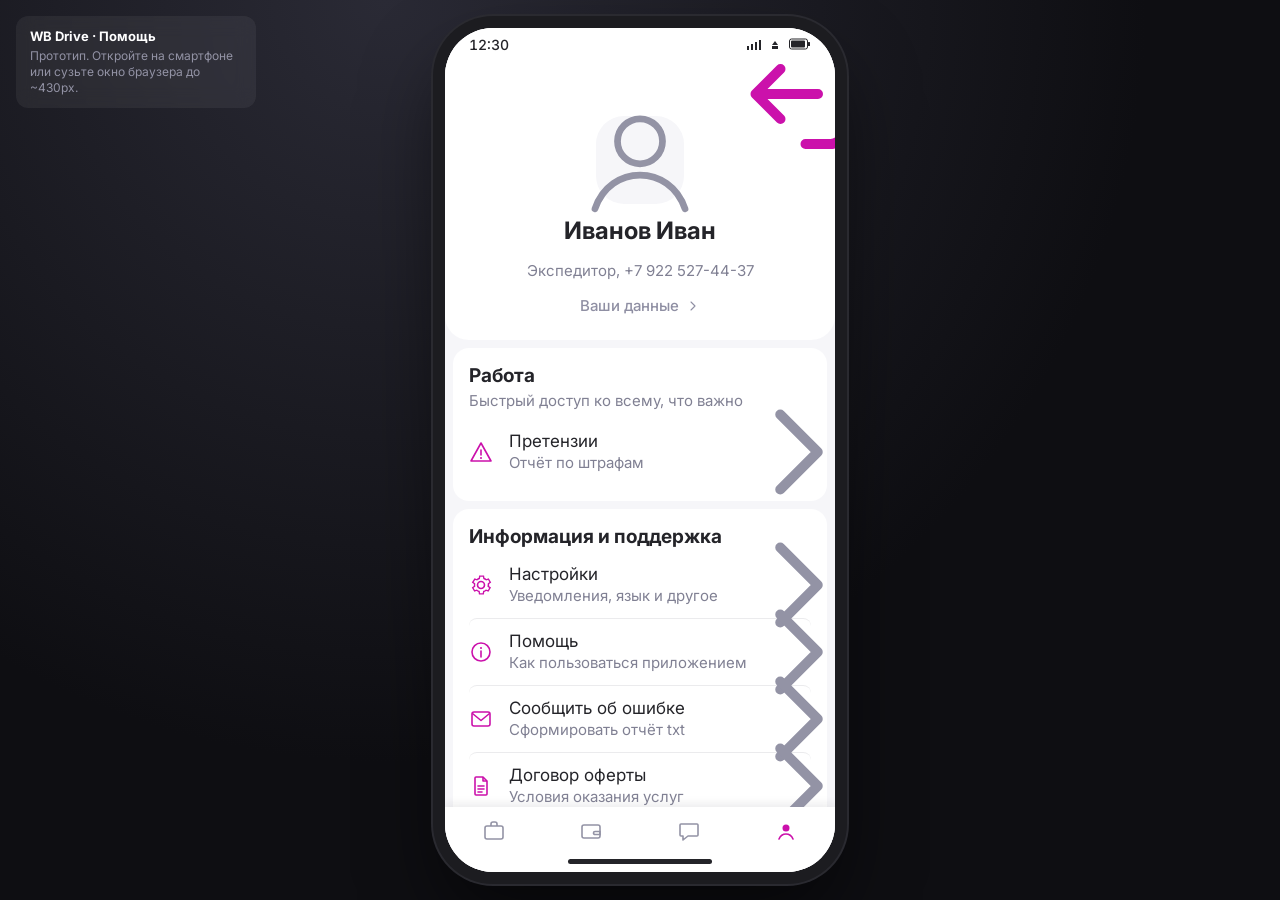
==== index.html @ 04d2c21e "feat: WB Drive Help section prototype Кликабельный HTML-прототип раздела Помощь для мобильного прило" ====
<!DOCTYPE html>
<html lang="ru">
<head>
    <meta charset="UTF-8" />
    <meta name="viewport" content="width=device-width, initial-scale=1.0, maximum-scale=1.0, user-scalable=no, viewport-fit=cover" />
    <meta name="theme-color" content="#f6f6f9" />
    <title>WB Drive — Помощь (прототип)</title>

    <link rel="preconnect" href="https://fonts.googleapis.com" />
    <link rel="preconnect" href="https://fonts.gstatic.com" crossorigin />
    <link href="https://fonts.googleapis.com/css2?family=Inter:wght@400;500;600;700&family=Roboto:wght@400&display=swap" rel="stylesheet" />

    <link rel="stylesheet" href="styles.css" />
</head>
<body>
    <!-- Подсказка для десктопа -->
    <aside class="desk-hint" aria-hidden="true">
        <div class="desk-hint__inner">
            <strong>WB Drive · Помощь</strong>
            <span>Прототип. Откройте на смартфоне или сузьте окно браузера до ~430px.</span>
        </div>
    </aside>

    <!-- Мобильный фрейм (видим на десктопе как макет, на мобилке — на весь экран) -->
    <div class="phone" id="phone">
        <div class="phone__screen" id="screen">
            <!-- Контент рендерится JS -->
        </div>
    </div>

    <!-- SVG sprite со всеми иконками -->
    <svg width="0" height="0" style="position:absolute" aria-hidden="true">
        <defs>
            <symbol id="i-chevron-right" viewBox="0 0 24 24">
                <path d="M9 6l6 6-6 6" fill="none" stroke="currentColor" stroke-width="1.6" stroke-linecap="round" stroke-linejoin="round"/>
            </symbol>
            <symbol id="i-chevron-left" viewBox="0 0 24 24">
                <path d="M15 6l-6 6 6 6" fill="none" stroke="currentColor" stroke-width="1.8" stroke-linecap="round" stroke-linejoin="round"/>
            </symbol>
            <symbol id="i-search" viewBox="0 0 24 24">
                <circle cx="11" cy="11" r="6.5" fill="none" stroke="currentColor" stroke-width="1.6"/>
                <path d="M16 16l4.5 4.5" fill="none" stroke="currentColor" stroke-width="1.6" stroke-linecap="round"/>
            </symbol>
            <symbol id="i-close" viewBox="0 0 24 24">
                <path d="M6 6l12 12M18 6L6 18" fill="none" stroke="currentColor" stroke-width="1.6" stroke-linecap="round"/>
            </symbol>
            <symbol id="i-info" viewBox="0 0 24 24">
                <circle cx="12" cy="12" r="9" fill="none" stroke="currentColor" stroke-width="1.6"/>
                <circle cx="12" cy="8" r="1" fill="currentColor"/>
                <path d="M12 11v6" fill="none" stroke="currentColor" stroke-width="1.6" stroke-linecap="round"/>
            </symbol>
            <symbol id="i-settings" viewBox="0 0 24 24">
                <path d="M12 8.5a3.5 3.5 0 100 7 3.5 3.5 0 000-7z" fill="none" stroke="currentColor" stroke-width="1.6"/>
                <path d="M19.5 12a7.5 7.5 0 00-.1-1.3l1.9-1.4-1.9-3.3-2.2.8a7.5 7.5 0 00-2.3-1.3l-.4-2.4h-3.8l-.4 2.4a7.5 7.5 0 00-2.3 1.3l-2.2-.8L3.7 9.3 5.6 10.7a7.5 7.5 0 00 0 2.6L3.7 14.7l1.9 3.3 2.2-.8a7.5 7.5 0 002.3 1.3l.4 2.4h3.8l.4-2.4a7.5 7.5 0 002.3-1.3l2.2.8 1.9-3.3-1.9-1.4c0-.4.1-.8.1-1.3z" fill="none" stroke="currentColor" stroke-width="1.4"/>
            </symbol>
            <symbol id="i-mail" viewBox="0 0 24 24">
                <rect x="3" y="5" width="18" height="14" rx="2" fill="none" stroke="currentColor" stroke-width="1.6"/>
                <path d="M3.5 6.5l8.5 7 8.5-7" fill="none" stroke="currentColor" stroke-width="1.6" stroke-linejoin="round"/>
            </symbol>
            <symbol id="i-file" viewBox="0 0 24 24">
                <path d="M7 3h7l4 4v13a1 1 0 01-1 1H7a1 1 0 01-1-1V4a1 1 0 011-1z" fill="none" stroke="currentColor" stroke-width="1.6" stroke-linejoin="round"/>
                <path d="M14 3v4h4" fill="none" stroke="currentColor" stroke-width="1.6" stroke-linejoin="round"/>
                <path d="M9 12h6M9 15h6M9 18h4" stroke="currentColor" stroke-width="1.6" stroke-linecap="round"/>
            </symbol>
            <symbol id="i-lock" viewBox="0 0 24 24">
                <rect x="5" y="11" width="14" height="10" rx="2" fill="none" stroke="currentColor" stroke-width="1.6"/>
                <path d="M8 11V8a4 4 0 018 0v3" fill="none" stroke="currentColor" stroke-width="1.6" stroke-linecap="round"/>
            </symbol>
            <symbol id="i-error" viewBox="0 0 24 24">
                <path d="M12 3l10 18H2L12 3z" fill="none" stroke="currentColor" stroke-width="1.6" stroke-linejoin="round"/>
                <path d="M12 10v5" stroke="currentColor" stroke-width="1.6" stroke-linecap="round"/>
                <circle cx="12" cy="18" r="1" fill="currentColor"/>
            </symbol>
            <symbol id="i-user" viewBox="0 0 40 40">
                <circle cx="20" cy="15" r="6" fill="none" stroke="currentColor" stroke-width="1.8"/>
                <path d="M8 33c2-6 7-9 12-9s10 3 12 9" fill="none" stroke="currentColor" stroke-width="1.8" stroke-linecap="round"/>
            </symbol>
            <symbol id="i-share" viewBox="0 0 24 24">
                <circle cx="6" cy="12" r="2.5" fill="none" stroke="currentColor" stroke-width="1.6"/>
                <circle cx="18" cy="6" r="2.5" fill="none" stroke="currentColor" stroke-width="1.6"/>
                <circle cx="18" cy="18" r="2.5" fill="none" stroke="currentColor" stroke-width="1.6"/>
                <path d="M8 11l8-4M8 13l8 4" stroke="currentColor" stroke-width="1.6"/>
            </symbol>
            <symbol id="i-logout" viewBox="0 0 24 24">
                <path d="M14 4h4a2 2 0 012 2v12a2 2 0 01-2 2h-4" fill="none" stroke="currentColor" stroke-width="1.6" stroke-linecap="round"/>
                <path d="M10 8l-4 4 4 4M6 12h10" fill="none" stroke="currentColor" stroke-width="1.6" stroke-linecap="round" stroke-linejoin="round"/>
            </symbol>
            <symbol id="i-briefcase" viewBox="0 0 24 24">
                <rect x="3" y="7" width="18" height="13" rx="2" fill="none" stroke="currentColor" stroke-width="1.6"/>
                <path d="M9 7V5a2 2 0 012-2h2a2 2 0 012 2v2" fill="none" stroke="currentColor" stroke-width="1.6"/>
            </symbol>
            <symbol id="i-wallet" viewBox="0 0 24 24">
                <rect x="3" y="6" width="18" height="13" rx="2" fill="none" stroke="currentColor" stroke-width="1.6"/>
                <path d="M16 12.5a1.5 1.5 0 100 3h5v-3z" fill="none" stroke="currentColor" stroke-width="1.6"/>
            </symbol>
            <symbol id="i-chat" viewBox="0 0 24 24">
                <path d="M4 5h16a1 1 0 011 1v10a1 1 0 01-1 1h-9l-5 4v-4H4a1 1 0 01-1-1V6a1 1 0 011-1z" fill="none" stroke="currentColor" stroke-width="1.6" stroke-linejoin="round"/>
            </symbol>
            <symbol id="i-profile-tab" viewBox="0 0 24 24">
                <circle cx="12" cy="9" r="3.5" fill="currentColor"/>
                <path d="M5 20c1.5-3.5 4.5-5 7-5s5.5 1.5 7 5" stroke="currentColor" stroke-width="1.6" stroke-linecap="round" fill="none"/>
            </symbol>

            <!-- Иконки категорий -->
            <symbol id="cat-route" viewBox="0 0 24 24">
                <path d="M6 4a3 3 0 100 6 3 3 0 000-6zm0 0v8M6 12c0 4 12 4 12 8" fill="none" stroke="currentColor" stroke-width="1.6" stroke-linecap="round"/>
                <path d="M18 14a3 3 0 100 6 3 3 0 000-6z" fill="none" stroke="currentColor" stroke-width="1.6"/>
            </symbol>
            <symbol id="cat-payment" viewBox="0 0 24 24">
                <rect x="3" y="6" width="18" height="13" rx="2" fill="none" stroke="currentColor" stroke-width="1.6"/>
                <path d="M3 10h18" stroke="currentColor" stroke-width="1.6"/>
                <path d="M7 15h4" stroke="currentColor" stroke-width="1.6" stroke-linecap="round"/>
            </symbol>
            <symbol id="cat-document" viewBox="0 0 24 24">
                <path d="M7 3h7l4 4v13a1 1 0 01-1 1H7a1 1 0 01-1-1V4a1 1 0 011-1z" fill="none" stroke="currentColor" stroke-width="1.6" stroke-linejoin="round"/>
                <path d="M14 3v4h4M9 12h6M9 15h6" stroke="currentColor" stroke-width="1.6" stroke-linecap="round"/>
            </symbol>
            <symbol id="cat-return" viewBox="0 0 24 24">
                <path d="M3 12a9 9 0 1 0 3-6.7" fill="none" stroke="currentColor" stroke-width="1.6" stroke-linecap="round"/>
                <path d="M3 4v5h5" fill="none" stroke="currentColor" stroke-width="1.6" stroke-linecap="round" stroke-linejoin="round"/>
            </symbol>
            <symbol id="cat-account" viewBox="0 0 24 24">
                <circle cx="12" cy="9" r="4" fill="none" stroke="currentColor" stroke-width="1.6"/>
                <path d="M5 20c1.6-4 4.6-5.5 7-5.5s5.4 1.5 7 5.5" stroke="currentColor" stroke-width="1.6" stroke-linecap="round" fill="none"/>
            </symbol>
            <symbol id="cat-support" viewBox="0 0 24 24">
                <path d="M4 12a8 8 0 0116 0v3a3 3 0 01-3 3h-1v-7h4" fill="none" stroke="currentColor" stroke-width="1.6" stroke-linecap="round" stroke-linejoin="round"/>
                <path d="M4 15v-3h4v7H7a3 3 0 01-3-3z" fill="none" stroke="currentColor" stroke-width="1.6" stroke-linejoin="round"/>
            </symbol>

            <!-- Иконка для featured-карточки -->
            <symbol id="i-rocket" viewBox="0 0 24 24">
                <path d="M14 4c4 0 6 2 6 6 0 6-7 11-7 11s-3-1.5-5-3.5S4.5 11 4.5 11s5-7 9.5-7z" fill="none" stroke="currentColor" stroke-width="1.6" stroke-linejoin="round"/>
                <circle cx="14.5" cy="9.5" r="1.7" fill="none" stroke="currentColor" stroke-width="1.6"/>
                <path d="M8 16c-1.5.5-2.5 2-3 4 2-.5 3.5-1.5 4-3" fill="none" stroke="currentColor" stroke-width="1.6" stroke-linejoin="round"/>
            </symbol>

            <symbol id="i-fire" viewBox="0 0 24 24">
                <path d="M12 3s5 4 5 9a5 5 0 11-10 0c0-2 1-3 1-3s1 2 3 2c0-3-1-4 1-8z" fill="none" stroke="currentColor" stroke-width="1.6" stroke-linejoin="round"/>
            </symbol>

            <symbol id="i-headset" viewBox="0 0 24 24">
                <path d="M4 13a8 8 0 0116 0" fill="none" stroke="currentColor" stroke-width="1.6" stroke-linecap="round"/>
                <rect x="3" y="13" width="4" height="7" rx="1" fill="none" stroke="currentColor" stroke-width="1.6"/>
                <rect x="17" y="13" width="4" height="7" rx="1" fill="none" stroke="currentColor" stroke-width="1.6"/>
                <path d="M21 19v1a3 3 0 01-3 3h-3" fill="none" stroke="currentColor" stroke-width="1.6" stroke-linecap="round"/>
            </symbol>
        </defs>
    </svg>

    <script src="data.js"></script>
    <script src="app.js"></script>
</body>
</html>
---- styles.css ----
/* ============================================================
   WB Drive · Help (prototype)
   Дизайн-токены взяты 1:1 из Figma:
     - --mo-bg-level--1, --mo-bg-level-1-base, --mo-bg-level-2
     - --mo-text-icon-primary, --mo-text-icon-secondary
     - --mo-separator-default
     - радиусы CRx4 (16), CRx6 (24), CRx7 (28)
     - spacing SPx0.5..SPx4 (2..16)
     - typography: action 17/20, body 15/20, title2 19/23, title1 24/29
   ============================================================ */

:root {
    /* — Colors — */
    --mo-bg-level--1: #f6f6f9;
    --mo-bg-level-1-base: #ffffff;
    --mo-bg-level-2: #f6f6f9;
    --mo-bg-level-3: #efeff4;
    --mo-text-icon-primary: #242429;
    --mo-text-icon-secondary: #808093;
    --mo-text-icon-tertiary: #9393a5;
    --mo-controls-secondary-default: #f1f1f5;
    --mo-controls-text-icon-secondary-default: #8f8fa3;
    --mo-separator-default: rgba(119, 119, 136, 0.15);
    --mo-accent-purple: #cb11ab; /* WB-фиолетовый из иконок */
    --mo-accent-purple-soft: rgba(203, 17, 171, 0.08);
    --mo-warning-bg: #fff4d6;
    --mo-warning-fg: #8a6300;
    --mo-info-bg: #e8eaff;
    --mo-info-fg: #3938a3;

    /* — Radii — */
    --mo-CRx2: 8px;
    --mo-CRx4: 16px;
    --mo-CRx5: 20px;
    --mo-CRx6: 24px;
    --mo-CRx7: 28px;
    --mo-CRpill: 999px;

    /* — Spacing — */
    --mo-SPx0-5: 2px;
    --mo-SPx1: 4px;
    --mo-SPx1-5: 6px;
    --mo-SPx2: 8px;
    --mo-SPx3: 12px;
    --mo-SPx4: 16px;
    --mo-SPx5: 20px;
    --mo-SPx6: 24px;

    /* — Typography (Figma: ALS Hauss → fallback Inter) — */
    --font-family: 'Inter', -apple-system, BlinkMacSystemFont, 'Segoe UI', Roboto, 'Helvetica Neue', sans-serif;
    --font-size-body: 15px;
    --font-line-body: 20px;
    --font-size-action: 17px;
    --font-line-action: 20px;
    --font-size-title2: 19px;
    --font-line-title2: 23px;
    --font-size-title1: 24px;
    --font-line-title1: 29px;
    --font-size-caption: 13px;
    --font-line-caption: 16px;

    /* — Shadows — */
    --mo-shadow-tabbar: 0 -4px 8px rgba(24, 24, 27, 0.07);
    --mo-shadow-card: 0 4px 16px rgba(24, 24, 27, 0.06);
}

/* ============================================================
   Reset
   ============================================================ */
*,
*::before,
*::after {
    box-sizing: border-box;
}

html,
body {
    margin: 0;
    padding: 0;
    height: 100%;
    background: #18181b;
    font-family: var(--font-family);
    color: var(--mo-text-icon-primary);
    -webkit-font-smoothing: antialiased;
    -moz-osx-font-smoothing: grayscale;
}

button {
    font-family: inherit;
    border: none;
    background: none;
    padding: 0;
    cursor: pointer;
    color: inherit;
}

ul,
ol {
    margin: 0;
    padding: 0;
    list-style: none;
}

a {
    color: inherit;
    text-decoration: none;
}

/* ============================================================
   Phone frame (макет видим на десктопе как «телефон в руке»)
   ============================================================ */
.desk-hint {
    display: none;
    position: fixed;
    top: 16px;
    left: 16px;
    z-index: 10;
    color: #9393a5;
    font-size: 12px;
    line-height: 16px;
    max-width: 240px;
}
.desk-hint__inner {
    display: flex;
    flex-direction: column;
    gap: 4px;
    padding: 12px 14px;
    border-radius: 12px;
    background: rgba(255, 255, 255, 0.06);
    backdrop-filter: blur(10px);
}
.desk-hint strong {
    color: #fff;
    font-size: 13px;
}

@media (min-width: 600px) {
    body {
        background: radial-gradient(circle at 30% 0%, #2a2a35 0%, #0e0e12 60%);
        min-height: 100vh;
        display: grid;
        place-items: center;
    }
    .desk-hint {
        display: block;
    }
}

.phone {
    width: 100%;
    max-width: 100%;
    height: 100vh;
    height: 100dvh;
    background: var(--mo-bg-level--1);
    overflow: hidden;
    position: relative;
}

.phone__screen {
    height: 100%;
    overflow: hidden;
    position: relative;
}

@media (min-width: 600px) {
    .phone {
        width: 390px;
        height: 844px;
        border-radius: 48px;
        box-shadow:
            0 0 0 12px #1c1c20,
            0 0 0 14px #2a2a30,
            0 40px 80px rgba(0, 0, 0, 0.6);
        overflow: hidden;
    }
    .phone__screen {
        border-radius: 36px;
        height: 100%;
    }
}

/* ============================================================
   Status bar (Android-style из Figma)
   ============================================================ */
.statusbar {
    height: 32px;
    padding: 0 24px;
    display: flex;
    align-items: center;
    justify-content: space-between;
    font-size: 14px;
    font-weight: 500;
    color: var(--mo-text-icon-primary);
    background: var(--mo-bg-level-1-base);
    flex-shrink: 0;
}
.statusbar__time {
    font-variant-numeric: tabular-nums;
}
.statusbar__icons {
    display: flex;
    gap: 6px;
    align-items: center;
}
.statusbar__icons span {
    display: inline-block;
    width: 16px;
    height: 12px;
    background: currentColor;
    -webkit-mask-repeat: no-repeat;
    -webkit-mask-position: center;
    -webkit-mask-size: contain;
    mask-repeat: no-repeat;
    mask-position: center;
    mask-size: contain;
}

/* ============================================================
   Layout: page = column (header + scrollable content + tabbar)
   ============================================================ */
.page {
    display: flex;
    flex-direction: column;
    height: 100%;
    background: var(--mo-bg-level--1);
}

.page__scroll {
    flex: 1;
    overflow-y: auto;
    overflow-x: hidden;
    -webkit-overflow-scrolling: touch;
}

.page__scroll::-webkit-scrollbar {
    width: 0;
}

/* ============================================================
   Navbar
   ============================================================ */
.navbar {
    background: var(--mo-bg-level-1-base);
    padding: 8px 8px 12px;
    display: flex;
    align-items: center;
    gap: 4px;
    min-height: 44px;
    flex-shrink: 0;
    border-bottom-left-radius: var(--mo-CRx6);
    border-bottom-right-radius: var(--mo-CRx6);
}
.navbar--flat {
    border-radius: 0;
    border-bottom: 1px solid var(--mo-separator-default);
    padding: 8px 12px;
}
.navbar__btn {
    width: 44px;
    height: 44px;
    border-radius: 50%;
    display: grid;
    place-items: center;
    color: var(--mo-text-icon-primary);
    flex-shrink: 0;
    transition: background 0.15s ease;
}
.navbar__btn:active {
    background: var(--mo-controls-secondary-default);
}
.navbar__btn svg {
    width: 24px;
    height: 24px;
}
.navbar__title {
    flex: 1;
    text-align: center;
    font-size: var(--font-size-action);
    line-height: var(--font-line-action);
    font-weight: 600;
    color: var(--mo-text-icon-primary);
    padding-right: 44px; /* визуальная компенсация левой кнопки */
    overflow: hidden;
    white-space: nowrap;
    text-overflow: ellipsis;
}
.navbar__title--no-back {
    padding-right: 0;
}

/* Большая шапка профиля */
.profile-header {
    background: var(--mo-bg-level-1-base);
    border-bottom-left-radius: var(--mo-CRx6);
    border-bottom-right-radius: var(--mo-CRx6);
    padding-bottom: 8px;
}
.profile-header__top {
    display: flex;
    justify-content: flex-end;
    padding: 12px 20px 0;
}
.profile-header__top button {
    width: 44px;
    height: 44px;
    display: grid;
    place-items: center;
    color: var(--mo-accent-purple);
}
.profile-avatar {
    margin: 0 auto;
    width: 88px;
    height: 88px;
    border-radius: var(--mo-CRx7);
    background: var(--mo-bg-level-2);
    display: grid;
    place-items: center;
    color: var(--mo-text-icon-tertiary);
}
.profile-name {
    text-align: center;
    margin-top: 12px;
    font-size: var(--font-size-title1);
    line-height: var(--font-line-title1);
    font-weight: 700;
}
.profile-role {
    text-align: center;
    margin-top: 4px;
    font-size: var(--font-size-body);
    line-height: var(--font-line-body);
    color: var(--mo-text-icon-secondary);
}
.profile-databtn {
    margin: 12px auto 16px;
    display: flex;
    align-items: center;
    gap: 6px;
    color: var(--mo-controls-text-icon-secondary-default);
    font-size: var(--font-size-body);
    line-height: var(--font-line-body);
    font-weight: 500;
}
.profile-databtn svg {
    width: 16px;
    height: 16px;
}

/* ============================================================
   Card (контейнер группы list-item'ов)
   ============================================================ */
.card {
    background: var(--mo-bg-level-1-base);
    border-radius: var(--mo-CRx4);
    margin: 8px;
    padding: 16px;
    overflow: hidden;
}
.card + .card {
    margin-top: 0;
}
.card__title {
    font-size: var(--font-size-title2);
    line-height: var(--font-line-title2);
    font-weight: 700;
    color: var(--mo-text-icon-primary);
    margin: 0 0 4px;
}
.card__subtitle {
    font-size: var(--font-size-body);
    line-height: var(--font-line-body);
    color: var(--mo-text-icon-secondary);
    margin: 0 0 8px;
}

/* ============================================================
   List item (точно как в Figma 🔷 listItem / basic)
   ============================================================ */
.list-item {
    display: flex;
    align-items: center;
    gap: 16px;
    width: 100%;
    text-align: left;
    padding: 8px 0;
    position: relative;
    transition: background 0.15s ease;
    border-radius: 8px;
}
.list-item:active {
    background: var(--mo-bg-level--1);
}
.list-item + .list-item {
    border-top: 1px solid var(--mo-separator-default);
}
.list-item__icon {
    width: 24px;
    height: 24px;
    flex-shrink: 0;
    color: var(--mo-accent-purple);
    display: grid;
    place-items: center;
}
.list-item__icon svg {
    width: 24px;
    height: 24px;
}
.list-item__body {
    flex: 1;
    min-width: 0;
    display: flex;
    flex-direction: column;
    gap: 2px;
    padding: 4px 0;
}
.list-item__title {
    font-size: var(--font-size-action);
    line-height: var(--font-line-action);
    color: var(--mo-text-icon-primary);
    font-weight: 400;
    margin: 0;
    overflow: hidden;
    text-overflow: ellipsis;
}
.list-item__desc {
    font-size: var(--font-size-body);
    line-height: var(--font-line-body);
    color: var(--mo-text-icon-secondary);
    margin: 0;
    overflow: hidden;
    text-overflow: ellipsis;
    display: -webkit-box;
    -webkit-line-clamp: 2;
    -webkit-box-orient: vertical;
}
.list-item__chevron {
    width: 24px;
    height: 24px;
    flex-shrink: 0;
    color: var(--mo-text-icon-tertiary);
    display: grid;
    place-items: center;
}

/* ============================================================
   Поиск
   ============================================================ */
.search {
    margin: 8px;
    background: var(--mo-controls-secondary-default);
    border-radius: var(--mo-CRpill);
    display: flex;
    align-items: center;
    padding: 0 14px;
    height: 44px;
}
.search__icon {
    color: var(--mo-text-icon-tertiary);
    margin-right: 10px;
    display: grid;
    place-items: center;
}
.search__icon svg {
    width: 20px;
    height: 20px;
}
.search__input {
    flex: 1;
    border: none;
    outline: none;
    background: transparent;
    font-size: var(--font-size-action);
    line-height: var(--font-line-action);
    color: var(--mo-text-icon-primary);
    font-family: var(--font-family);
    min-width: 0;
}
.search__input::placeholder {
    color: var(--mo-text-icon-tertiary);
}
.search__clear {
    color: var(--mo-text-icon-tertiary);
    width: 24px;
    height: 24px;
    display: grid;
    place-items: center;
    border-radius: 50%;
}
.search__clear svg {
    width: 16px;
    height: 16px;
}
.search__clear[hidden] {
    display: none;
}

/* ============================================================
   Featured-карточка (Начало работы)
   ============================================================ */
.featured {
    display: flex;
    gap: 12px;
    align-items: center;
    background: linear-gradient(135deg, #2a1a3e 0%, #4d1f5a 60%, #7a2491 100%);
    color: #fff;
    margin: 0 8px 8px;
    padding: 16px;
    border-radius: var(--mo-CRx4);
    position: relative;
    overflow: hidden;
    text-align: left;
    width: calc(100% - 16px);
}
.featured::before {
    content: '';
    position: absolute;
    inset: 0;
    background: radial-gradient(circle at 90% 20%, rgba(255, 255, 255, 0.18), transparent 50%);
    pointer-events: none;
}
.featured__icon {
    width: 56px;
    height: 56px;
    border-radius: var(--mo-CRx4);
    background: rgba(255, 255, 255, 0.14);
    display: grid;
    place-items: center;
    color: #fff;
    flex-shrink: 0;
    position: relative;
    z-index: 1;
}
.featured__icon svg {
    width: 28px;
    height: 28px;
}
.featured__text {
    flex: 1;
    position: relative;
    z-index: 1;
}
.featured__title {
    font-size: var(--font-size-action);
    line-height: var(--font-line-action);
    font-weight: 600;
    margin: 0 0 4px;
}
.featured__subtitle {
    font-size: var(--font-size-caption);
    line-height: var(--font-line-caption);
    opacity: 0.85;
    margin: 0;
}
.featured__chevron {
    color: rgba(255, 255, 255, 0.7);
    flex-shrink: 0;
    position: relative;
    z-index: 1;
}
.featured__chevron svg {
    width: 24px;
    height: 24px;
}

/* ============================================================
   Поддержка-CTA внизу
   ============================================================ */
.support-cta {
    margin: 0 8px 16px;
    padding: 16px;
    background: var(--mo-bg-level-1-base);
    border-radius: var(--mo-CRx4);
    display: flex;
    gap: 12px;
    align-items: center;
    text-align: left;
    width: calc(100% - 16px);
}
.support-cta__icon {
    width: 44px;
    height: 44px;
    border-radius: 50%;
    background: var(--mo-accent-purple-soft);
    color: var(--mo-accent-purple);
    display: grid;
    place-items: center;
    flex-shrink: 0;
}
.support-cta__icon svg {
    width: 24px;
    height: 24px;
}
.support-cta__body {
    flex: 1;
}
.support-cta__title {
    font-size: var(--font-size-action);
    line-height: var(--font-line-action);
    font-weight: 600;
    margin: 0 0 2px;
}
.support-cta__desc {
    font-size: var(--font-size-body);
    line-height: var(--font-line-body);
    color: var(--mo-text-icon-secondary);
    margin: 0;
}

/* ============================================================
   Tabbar
   ============================================================ */
.tabbar {
    background: var(--mo-bg-level-1-base);
    box-shadow: var(--mo-shadow-tabbar);
    flex-shrink: 0;
    padding-bottom: env(safe-area-inset-bottom);
}
.tabbar__row {
    display: flex;
}
.tabbar__tab {
    flex: 1;
    display: grid;
    place-items: center;
    padding: 12px 8px;
    color: var(--mo-text-icon-tertiary);
}
.tabbar__tab svg {
    width: 24px;
    height: 24px;
}
.tabbar__tab.is-active {
    color: var(--mo-accent-purple);
}
.tabbar__home {
    width: 144px;
    height: 5px;
    background: var(--mo-text-icon-primary);
    margin: 4px auto 8px;
    border-radius: 8px;
}

/* ============================================================
   Версия приложения
   ============================================================ */
.app-version {
    padding: 16px;
    text-align: center;
    font-family: 'Roboto', sans-serif;
    font-size: 12px;
    line-height: 16px;
}
.app-version__label {
    color: var(--mo-text-icon-tertiary);
}
.app-version__value {
    color: #000;
}

/* ============================================================
   Article (имитация WebView)
   ============================================================ */
.webview-badge {
    position: absolute;
    top: 6px;
    right: 8px;
    background: rgba(0, 0, 0, 0.65);
    color: #fff;
    padding: 4px 8px;
    border-radius: 6px;
    font-size: 10px;
    line-height: 12px;
    letter-spacing: 0.4px;
    text-transform: uppercase;
    font-weight: 600;
    z-index: 10;
    pointer-events: none;
}

.article {
    padding: 8px 16px 32px;
    background: var(--mo-bg-level-1-base);
}
.article h1 {
    font-size: var(--font-size-title1);
    line-height: var(--font-line-title1);
    font-weight: 700;
    color: var(--mo-text-icon-primary);
    margin: 16px 0 12px;
}
.article h2 {
    font-size: var(--font-size-title2);
    line-height: var(--font-line-title2);
    font-weight: 700;
    color: var(--mo-text-icon-primary);
    margin: 24px 0 8px;
}
.article p {
    font-size: var(--font-size-action);
    line-height: 24px;
    color: var(--mo-text-icon-primary);
    margin: 0 0 12px;
}
.article ul,
.article ol {
    padding-left: 24px;
    margin: 0 0 12px;
}
.article ul li,
.article ol li {
    font-size: var(--font-size-action);
    line-height: 24px;
    color: var(--mo-text-icon-primary);
    margin-bottom: 8px;
    list-style: revert;
}
.article ul li::marker {
    color: var(--mo-accent-purple);
}
.article ol li::marker {
    color: var(--mo-accent-purple);
    font-weight: 600;
}
.article strong {
    font-weight: 600;
}

.callout {
    border-radius: 12px;
    padding: 12px 14px;
    margin: 16px 0;
    font-size: var(--font-size-body);
    line-height: 22px;
    border-left: 3px solid;
}
.callout strong {
    display: block;
    margin-bottom: 4px;
    font-weight: 600;
}
.callout--info {
    background: var(--mo-info-bg);
    color: var(--mo-info-fg);
    border-color: #5856d6;
}
.callout--warning {
    background: var(--mo-warning-bg);
    color: var(--mo-warning-fg);
    border-color: #d4a017;
}

.article__meta {
    margin-top: 32px;
    padding-top: 16px;
    border-top: 1px solid var(--mo-separator-default);
    font-size: var(--font-size-caption);
    line-height: var(--font-line-caption);
    color: var(--mo-text-icon-tertiary);
    display: flex;
    justify-content: space-between;
}

/* ============================================================
   Section header
   ============================================================ */
.section {
    padding: 8px;
}
.section__title {
    font-size: var(--font-size-title2);
    line-height: var(--font-line-title2);
    font-weight: 700;
    margin: 16px 8px 8px;
    display: flex;
    align-items: center;
    gap: 6px;
}
.section__title svg {
    width: 18px;
    height: 18px;
    color: var(--mo-accent-purple);
}

/* ============================================================
   Empty / search results
   ============================================================ */
.empty {
    padding: 48px 24px;
    text-align: center;
}
.empty__title {
    font-size: var(--font-size-title2);
    line-height: var(--font-line-title2);
    font-weight: 600;
    margin: 0 0 8px;
}
.empty__desc {
    font-size: var(--font-size-body);
    line-height: var(--font-line-body);
    color: var(--mo-text-icon-secondary);
    margin: 0;
}

mark.match {
    background: rgba(203, 17, 171, 0.18);
    color: var(--mo-accent-purple);
    padding: 0 2px;
    border-radius: 3px;
}

/* ============================================================
   Page transitions (мягкие, чтобы напоминало нативку)
   ============================================================ */
@keyframes slide-in-right {
    from {
        opacity: 0;
        transform: translateX(8px);
    }
    to {
        opacity: 1;
        transform: translateX(0);
    }
}
.page--enter {
    animation: slide-in-right 0.25s ease;
}
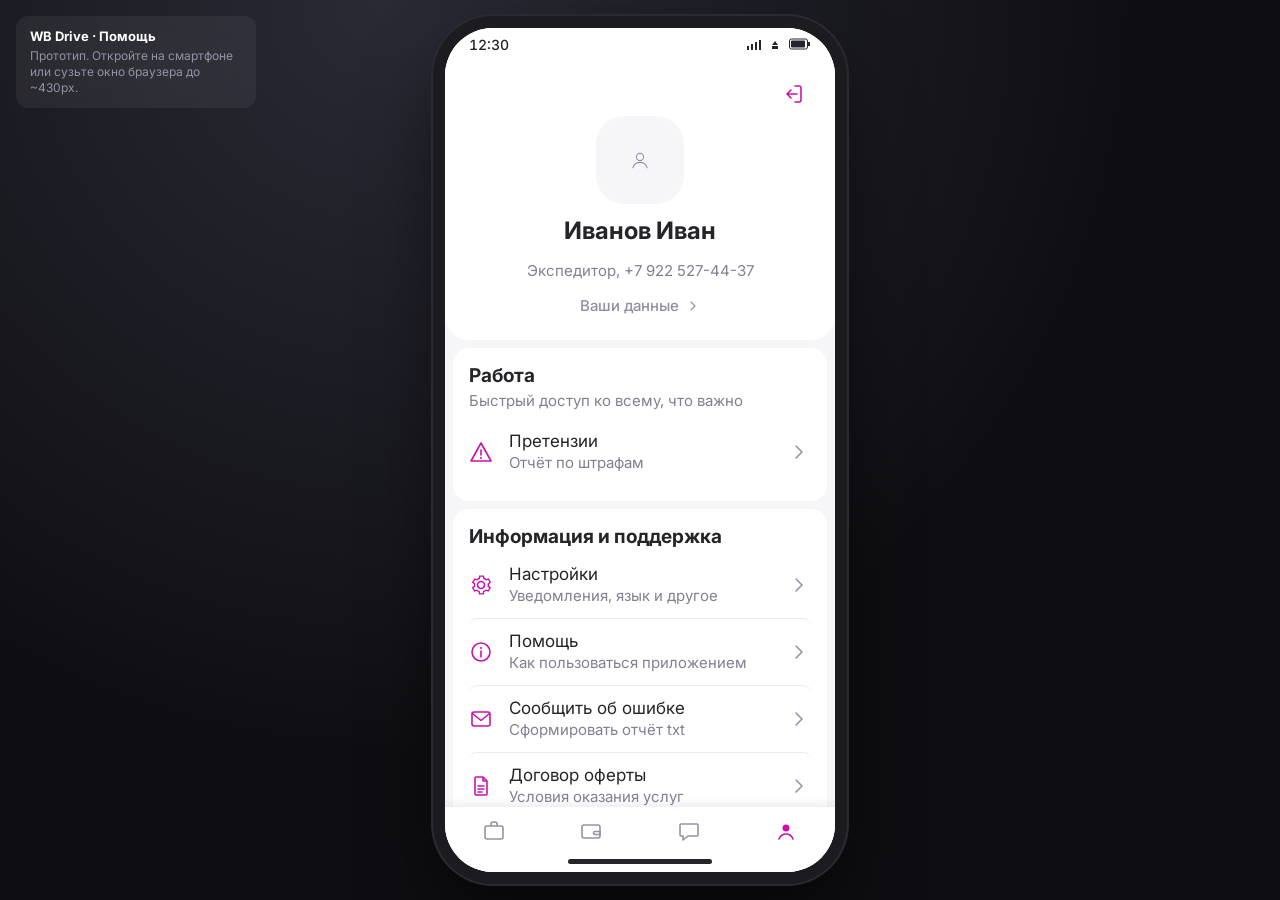
==== commit 63f5a4cb: "fix: иконки гарантированно 24×24 даже при закешированном CSS Корень проблемы: <svg> без атрибутов wi" ====
--- a/index.html
+++ b/index.html
@@ -10,7 +10,7 @@
     <link rel="preconnect" href="https://fonts.gstatic.com" crossorigin />
     <link href="https://fonts.googleapis.com/css2?family=Inter:wght@400;500;600;700&family=Roboto:wght@400&display=swap" rel="stylesheet" />
 
-    <link rel="stylesheet" href="styles.css" />
+    <link rel="stylesheet" href="styles.css?v=2" />
 </head>
 <body>
     <!-- Подсказка для десктопа -->
@@ -148,7 +148,7 @@
         </defs>
     </svg>
 
-    <script src="data.js"></script>
-    <script src="app.js"></script>
+    <script src="data.js?v=2"></script>
+    <script src="app.js?v=2"></script>
 </body>
 </html>
--- a/styles.css
+++ b/styles.css
@@ -106,6 +106,18 @@
     text-decoration: none;
 }
 
+/* Защита от «гигантских» SVG: если у иконки в .phone не задан размер
+   (ни через атрибуты, ни через специфичный CSS-селектор) — даём ей
+   дефолт 24×24, чтобы она не вылезла за макет в дефолтных 300×150.
+   Скоуп ограничен .phone, чтобы не задеть спрайт с <symbol>'ами,
+   а селектор :not([width]) — чтобы не переопределить иконки
+   статус-бара (там свои нестандартные размеры). */
+.phone svg:not([width]) {
+    flex-shrink: 0;
+    width: 24px;
+    height: 24px;
+}
+
 /* ============================================================
    Phone frame (макет видим на десктопе как «телефон в руке»)
    ============================================================ */
@@ -307,6 +319,10 @@
     place-items: center;
     color: var(--mo-accent-purple);
 }
+.profile-header__top button svg {
+    width: 24px;
+    height: 24px;
+}
 .profile-avatar {
     margin: 0 auto;
     width: 88px;
@@ -440,6 +456,10 @@
     color: var(--mo-text-icon-tertiary);
     display: grid;
     place-items: center;
+}
+.list-item__chevron svg {
+    width: 24px;
+    height: 24px;
 }
 
 /* ============================================================
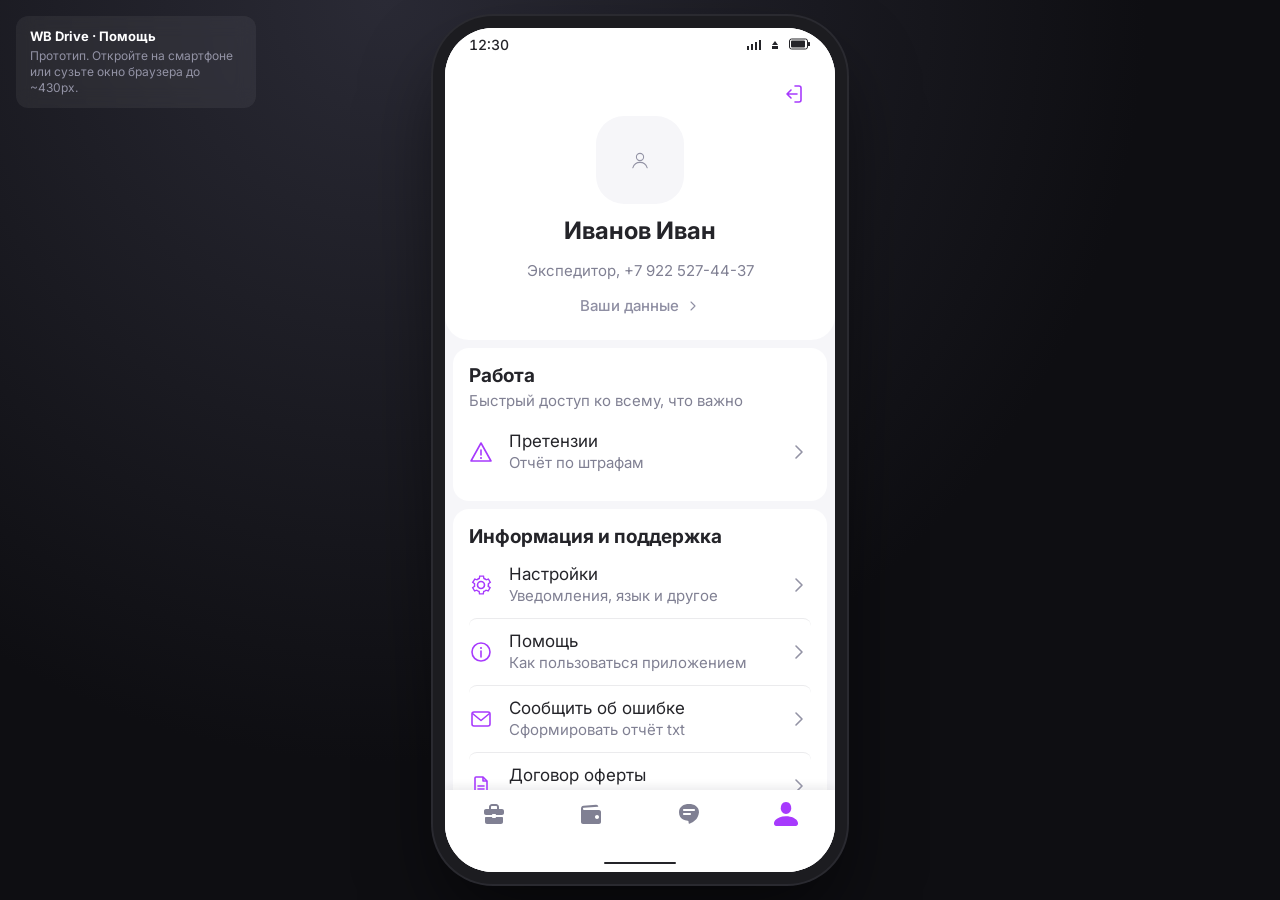
==== commit 6d4c8bf0: "fix(tabbar): иконки и цвета 1:1 с Figma — Заменил иконки таббара (briefcase, wallet, chat, profile) " ====
--- a/index.html
+++ b/index.html
@@ -10,7 +10,7 @@
     <link rel="preconnect" href="https://fonts.gstatic.com" crossorigin />
     <link href="https://fonts.googleapis.com/css2?family=Inter:wght@400;500;600;700&family=Roboto:wght@400&display=swap" rel="stylesheet" />
 
-    <link rel="stylesheet" href="styles.css?v=2" />
+    <link rel="stylesheet" href="styles.css?v=3" />
 </head>
 <body>
     <!-- Подсказка для десктопа -->
@@ -85,20 +85,19 @@
                 <path d="M14 4h4a2 2 0 012 2v12a2 2 0 01-2 2h-4" fill="none" stroke="currentColor" stroke-width="1.6" stroke-linecap="round"/>
                 <path d="M10 8l-4 4 4 4M6 12h10" fill="none" stroke="currentColor" stroke-width="1.6" stroke-linecap="round" stroke-linejoin="round"/>
             </symbol>
+            <!-- Tabbar-иконки — фактический SVG из дизайн-системы WB (filled). -->
             <symbol id="i-briefcase" viewBox="0 0 24 24">
-                <rect x="3" y="7" width="18" height="13" rx="2" fill="none" stroke="currentColor" stroke-width="1.6"/>
-                <path d="M9 7V5a2 2 0 012-2h2a2 2 0 012 2v2" fill="none" stroke="currentColor" stroke-width="1.6"/>
+                <path fill="currentColor" fill-rule="evenodd" d="M10 15c0 .5523.4477 1 1 1h2c.5523 0 1-.4477 1-1h6c.5523 0 1 .4477 1 1v4c0 1.1046-.8954 2-2 2H5c-1.1046 0-2-.8954-2-2v-4c0-.5523.4477-1 1-1h6zm4-13c1.6568 0 3 1.3432 3 3v2h3c1.1046 0 2 .8954 2 2v2c0 1.1046-.8954 2-2 2h-6c0-.5523-.4477-1-1-1h-2c-.5523 0-1 .4477-1 1H4c-1.1046 0-2-.8954-2-2V9c0-1.1046.8954-2 2-2h3V5c0-1.6568 1.3432-3 3-3zm0 2h-4c-.5523 0-1 .4477-1 1v2h6V5c0-.5523-.4477-1-1-1z" clip-rule="evenodd"/>
             </symbol>
             <symbol id="i-wallet" viewBox="0 0 24 24">
-                <rect x="3" y="6" width="18" height="13" rx="2" fill="none" stroke="currentColor" stroke-width="1.6"/>
-                <path d="M16 12.5a1.5 1.5 0 100 3h5v-3z" fill="none" stroke="currentColor" stroke-width="1.6"/>
+                <path fill="currentColor" fill-rule="evenodd" d="M17.1094 2.8083c1.0595-.0952 2.0086.6559 2.1592 1.7089.0078.0547-.0329.1052-.0879.1094L4.8584 5.7341c-.6897.0874-.8584.4926-.8584.9902 0 .7044.571 1.2752 1.2754 1.2754H20c1.1045 0 1.9998.8956 2 2v10c0 1.1046-.8954 2-2 2H4c-1.1046 0-2-.8954-2-2V6.7243c0-1.4929.6067-2.7244 2.5762-2.9697zM18.0117 13c-1.12 0-2.0117.8917-2.0117 2.0114 0 1.12.8917 1.9883 2.0117 1.9883C19.1316 16.9995 20 16.1313 20 15.0114c0-1.1199-.8684-2.0116-1.9883-2.0117z" clip-rule="evenodd"/>
             </symbol>
             <symbol id="i-chat" viewBox="0 0 24 24">
-                <path d="M4 5h16a1 1 0 011 1v10a1 1 0 01-1 1h-9l-5 4v-4H4a1 1 0 01-1-1V6a1 1 0 011-1z" fill="none" stroke="currentColor" stroke-width="1.6" stroke-linejoin="round"/>
+                <path fill="currentColor" fill-rule="evenodd" d="M12 2c5.1276 0 9.9998 2.556 10 8.333-.6507 7.4835-6.6374 10.3936-9.2295 11.3096-.6014.2124-1.1875-.246-1.1875-.8838v-1.0479c-.0001-.5692-.4713-1.0322-1.0391-1.0742C8.0629 18.4532 2 17.2927 2 10.333 2.0002 4.556 6.8724 2 12 2zM7 11c-.5523 0-1 .4477-1 1s.4477 1 1 1h6c.5523 0 1-.4477 1-1s-.4477-1-1-1H7zm0-4c-.5523 0-1 .4477-1 1 0 .5523.4477 1 1 1h10c.5523 0 1-.4477 1-1 0-.5523-.4477-1-1-1H7z" clip-rule="evenodd"/>
             </symbol>
-            <symbol id="i-profile-tab" viewBox="0 0 24 24">
-                <circle cx="12" cy="9" r="3.5" fill="currentColor"/>
-                <path d="M5 20c1.5-3.5 4.5-5 7-5s5.5 1.5 7 5" stroke="currentColor" stroke-width="1.6" stroke-linecap="round" fill="none"/>
+            <symbol id="i-profile-tab" viewBox="0 0 20 20">
+                <path fill="currentColor" d="M14.3441 5.2632C14.3441 2.6565 13.2581 0 9.9999 0C6.7418 0 5.6557 2.6079 5.6557 5.2632C5.6557 7.9184 7.5808 10 9.9999 10C12.4191 10 14.3441 7.8698 14.3441 5.2632Z"/>
+                <path fill="currentColor" d="M20 18.1818C20 19.186 19.186 20 18.1818 20H1.8182C0.814 20 0 19.186 0 18.1818V17.7234C0.0655 16.7769 0.5023 15.7455 1.1711 15.0592C2.5785 13.6149 5.5463 11.8182 10 11.8182C14.8804 11.8182 17.7497 13.7285 19.0092 15.1614C19.5612 15.7895 19.9427 16.8966 20 17.7234V18.1818Z"/>
             </symbol>
 
             <!-- Иконки категорий -->
@@ -148,7 +147,7 @@
         </defs>
     </svg>
 
-    <script src="data.js?v=2"></script>
-    <script src="app.js?v=2"></script>
+    <script src="data.js?v=3"></script>
+    <script src="app.js?v=3"></script>
 </body>
 </html>
--- a/styles.css
+++ b/styles.css
@@ -21,8 +21,9 @@
     --mo-controls-secondary-default: #f1f1f5;
     --mo-controls-text-icon-secondary-default: #8f8fa3;
     --mo-separator-default: rgba(119, 119, 136, 0.15);
-    --mo-accent-purple: #cb11ab; /* WB-фиолетовый из иконок */
-    --mo-accent-purple-soft: rgba(203, 17, 171, 0.08);
+    --mo-accent-purple: #a73afd; /* WB-фиолетовый из дизайн-системы (DS UI-kit) */
+    --mo-accent-purple-soft: rgba(167, 58, 253, 0.08);
+    --mo-tabbar-inactive: #808093; /* Цвет неактивных иконок таббара из Figma */
     --mo-warning-bg: #fff4d6;
     --mo-warning-fg: #8a6300;
     --mo-info-bg: #e8eaff;
@@ -643,7 +644,7 @@
     display: grid;
     place-items: center;
     padding: 12px 8px;
-    color: var(--mo-text-icon-tertiary);
+    color: var(--mo-tabbar-inactive);
 }
 .tabbar__tab svg {
     width: 24px;
@@ -653,10 +654,10 @@
     color: var(--mo-accent-purple);
 }
 .tabbar__home {
-    width: 144px;
-    height: 5px;
+    width: 72px;
+    height: 2px;
     background: var(--mo-text-icon-primary);
-    margin: 4px auto 8px;
+    margin: 24px auto 8px;
     border-radius: 8px;
 }
 
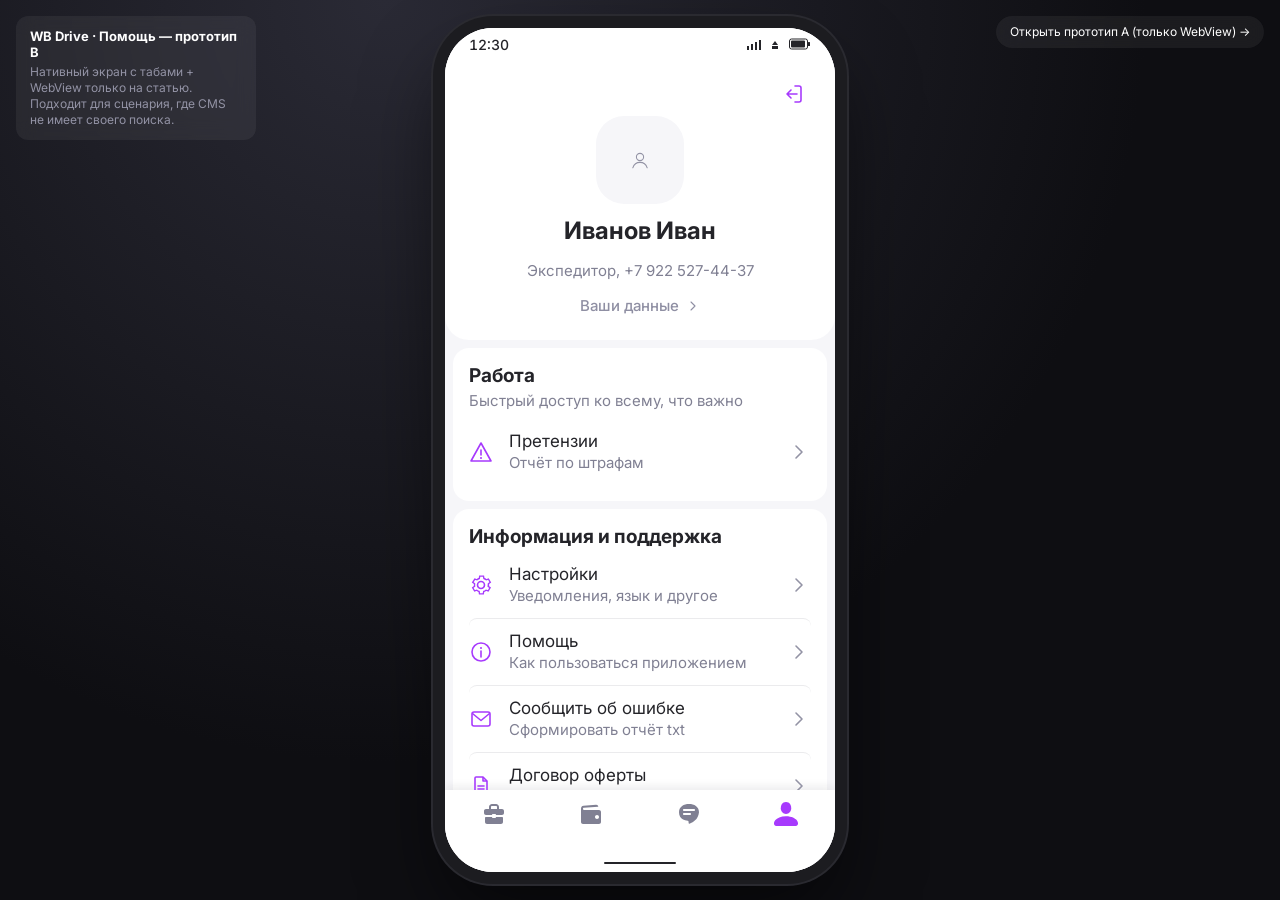
==== commit 7e79fc88: "feat: прототип A (WebView-простыня) рядом с прототипом B Добавил альтернативный сценарий «Помощь = о" ====
--- a/index.html
+++ b/index.html
@@ -10,16 +10,18 @@
     <link rel="preconnect" href="https://fonts.gstatic.com" crossorigin />
     <link href="https://fonts.googleapis.com/css2?family=Inter:wght@400;500;600;700&family=Roboto:wght@400&display=swap" rel="stylesheet" />
 
-    <link rel="stylesheet" href="styles.css?v=3" />
+    <link rel="stylesheet" href="styles.css?v=7" />
 </head>
 <body>
     <!-- Подсказка для десктопа -->
     <aside class="desk-hint" aria-hidden="true">
         <div class="desk-hint__inner">
-            <strong>WB Drive · Помощь</strong>
-            <span>Прототип. Откройте на смартфоне или сузьте окно браузера до ~430px.</span>
+            <strong>WB Drive · Помощь — прототип B</strong>
+            <span>Нативный экран с табами + WebView только на статью. Подходит для сценария, где CMS не имеет своего поиска.</span>
         </div>
     </aside>
+
+    <a class="proto-switch" href="webview.html">Открыть прототип A (только WebView) →</a>
 
     <!-- Мобильный фрейм (видим на десктопе как макет, на мобилке — на весь экран) -->
     <div class="phone" id="phone">
@@ -147,7 +149,7 @@
         </defs>
     </svg>
 
-    <script src="data.js?v=3"></script>
-    <script src="app.js?v=3"></script>
+    <script src="data.js?v=7"></script>
+    <script src="app.js?v=7"></script>
 </body>
 </html>
--- a/styles.css
+++ b/styles.css
@@ -159,6 +159,32 @@
     }
 }
 
+/* Переключатель прототипа (виден только на десктопе, не мешает в мобайле) */
+.proto-switch {
+    display: none;
+    position: fixed;
+    top: 16px;
+    right: 16px;
+    z-index: 20;
+    background: rgba(255, 255, 255, 0.06);
+    backdrop-filter: blur(10px);
+    color: #fff;
+    padding: 8px 14px;
+    border-radius: 20px;
+    font-size: 12px;
+    line-height: 16px;
+    text-decoration: none;
+    transition: background 0.15s ease;
+}
+.proto-switch:hover {
+    background: rgba(255, 255, 255, 0.12);
+}
+@media (min-width: 600px) {
+    .proto-switch {
+        display: block;
+    }
+}
+
 .phone {
     width: 100%;
     max-width: 100%;
@@ -292,13 +318,11 @@
     line-height: var(--font-line-action);
     font-weight: 600;
     color: var(--mo-text-icon-primary);
-    padding-right: 44px; /* визуальная компенсация левой кнопки */
     overflow: hidden;
     white-space: nowrap;
     text-overflow: ellipsis;
-}
-.navbar__title--no-back {
-    padding-right: 0;
+    /* Симметрию обеспечивают две навбар-кнопки 44x44 слева и справа
+       (правая может быть невидимым placeholder'ом). */
 }
 
 /* Большая шапка профиля */
@@ -513,6 +537,63 @@
 }
 .search__clear[hidden] {
     display: none;
+}
+
+/* ============================================================
+   Tabs (горизонтальный chip-style, sticky под поиском)
+   ============================================================ */
+.tabs {
+    position: sticky;
+    top: 0;
+    z-index: 5;
+    background: var(--mo-bg-level--1);
+    padding: 4px 0 8px;
+}
+.tabs__row {
+    display: flex;
+    gap: 8px;
+    padding: 0 8px;
+    overflow-x: auto;
+    overflow-y: hidden;
+    scroll-behavior: smooth;
+    -webkit-overflow-scrolling: touch;
+    scrollbar-width: none;
+}
+.tabs__row::-webkit-scrollbar {
+    display: none;
+}
+/*
+   Состояния по дизайн-системе WB Drive:
+   — Primary action (активный таб): bg #A73AFD, text #FFFFFF
+   — Secondary (неактивный таб):    bg #F6F6F9, text #A73AFD
+*/
+.tabchip {
+    flex-shrink: 0;
+    height: 36px;
+    padding: 0 14px;
+    border-radius: var(--mo-CRpill);
+    background: var(--mo-bg-level-2);
+    color: var(--mo-accent-purple);
+    font-size: var(--font-size-body);
+    line-height: var(--font-line-body);
+    font-weight: 500;
+    white-space: nowrap;
+    transition: background 0.15s ease, color 0.15s ease;
+    border: 1px solid transparent;
+}
+.tabchip:active {
+    background: var(--mo-bg-level-3);
+}
+.tabchip.is-active {
+    background: var(--mo-accent-purple);
+    color: #ffffff;
+}
+
+.tab-intro {
+    padding: 8px 16px 0;
+    font-size: var(--font-size-body);
+    line-height: var(--font-line-body);
+    color: var(--mo-text-icon-secondary);
 }
 
 /* ============================================================
